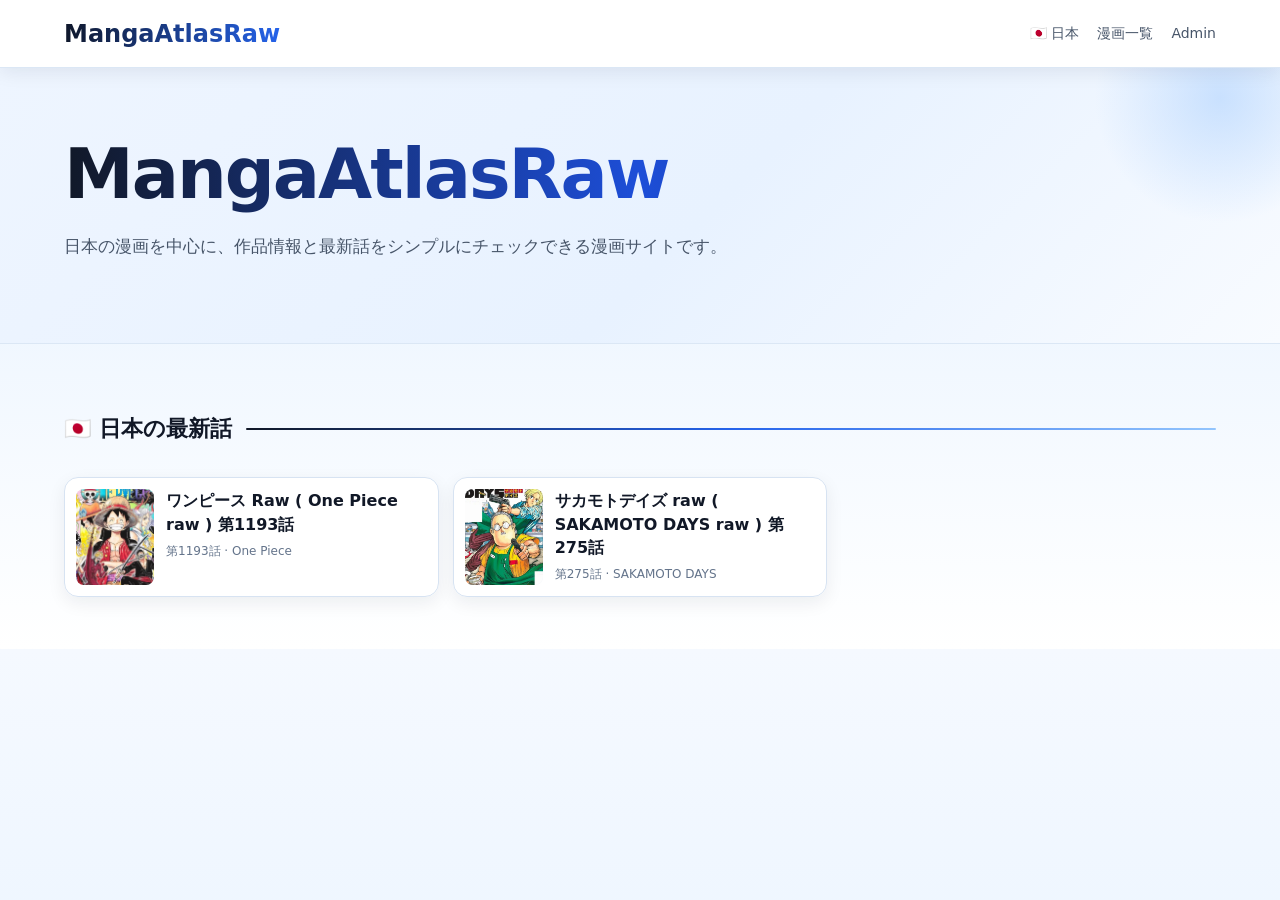
==== index.html @ 442c0fe9 "Refresh site theme with light blue and black palette" ====
<!doctype html><html lang="ja"><head><meta charset="utf-8"><meta name="viewport" content="width=device-width,initial-scale=1"><meta name="robots" content="index,follow,max-image-preview:large"><meta name="google-site-verification" content="ctFdojnxc7KXyHKZDaj0AqbMx8isbiw1KwHguN1EZ-A"><meta name="description" content="MangaAtlasRaw — 日本の漫画・最新話・RAW情報をチェック。"><title>MangaAtlasRaw — 日本漫画 最新話</title><style>*{box-sizing:border-box}body{margin:0;background:linear-gradient(180deg,#f5f9ff 0,#eef6ff 45%,#fff 100%);color:#111827;font-family:Inter,system-ui,-apple-system,BlinkMacSystemFont,"Segoe UI",sans-serif}a{text-decoration:none;color:inherit}.nav{min-height:68px;display:flex;align-items:center;justify-content:space-between;padding:0 5%;border-bottom:1px solid #dbe7f5;background:rgba(255,255,255,.94);backdrop-filter:blur(14px);position:sticky;top:0;z-index:10;box-shadow:0 4px 18px rgba(15,23,42,.08)}.brand{font-size:24px;font-weight:900;background:linear-gradient(90deg,#0f172a,#2563eb);-webkit-background-clip:text;background-clip:text;color:transparent}.navlinks{display:flex;gap:18px;color:#475569;font-size:14px}.navlinks a:hover{color:#2563eb}.hero{padding:65px 5%;background:linear-gradient(135deg,#eef5ff,#e8f2ff 55%,#f8fbff);border-bottom:1px solid #dbe7f5;position:relative;overflow:hidden}.hero:after{content:"";position:absolute;width:260px;height:260px;right:-70px;top:-100px;border-radius:50%;background:radial-gradient(circle,#bfdbfe,transparent 68%);opacity:.8}h1{font-size:clamp(40px,6vw,70px);margin:0 0 14px;letter-spacing:-2px;background:linear-gradient(90deg,#111827,#1d4ed8,#0f172a);-webkit-background-clip:text;background-clip:text;color:transparent}.hero p{max-width:700px;color:#475569;font-size:17px;line-height:1.7}.section{max-width:1380px;margin:auto;padding:28px 5%}.country{padding:24px 0}.head{display:flex;gap:14px;align-items:center;margin-bottom:15px}.head h2{font-size:22px;color:#111827}.line{height:2px;background:linear-gradient(90deg,#111827,#2563eb,#93c5fd);flex:1;border-radius:99px}.grid{display:grid;grid-template-columns:repeat(3,1fr);gap:14px}.card{display:grid;grid-template-columns:78px 1fr;gap:12px;padding:11px;border:1px solid #d7e3f2;border-radius:14px;background:rgba(255,255,255,.97);min-height:116px;box-shadow:0 6px 18px rgba(15,23,42,.07);transition:.2s}.card:hover{transform:translateY(-3px);box-shadow:0 12px 28px rgba(37,99,235,.13);border-color:#93b8e8}.card img{width:78px;height:96px;object-fit:cover;border-radius:8px;background:#edf4fc}.card strong{color:#111827;line-height:1.45}.muted{color:#64748b;font-size:12px;margin-top:7px}.empty{padding:20px;color:#64748b;border:1px dashed #a9bfdc;border-radius:12px;background:#f7faff}@media(max-width:900px){.grid{grid-template-columns:1fr 1fr}}@media(max-width:560px){.nav{padding:14px 5%;align-items:flex-start;gap:12px}.navlinks{gap:10px;flex-wrap:wrap}.hero{padding:45px 5%}.grid{grid-template-columns:1fr}}</style></head><body><nav class="nav"><a class="brand" href="./">MangaAtlasRaw</a><div class="navlinks"><a href="#japan">🇯🇵 日本</a><a href="country.html?country=JP">漫画一覧</a><a href="admin/">Admin</a></div></nav><header class="hero"><h1>MangaAtlasRaw</h1><p>日本の漫画を中心に、作品情報と最新話をシンプルにチェックできる漫画サイトです。</p></header><main id="app" class="section"><div class="empty">漫画を読み込み中…</div></main><script>const esc=v=>String(v??'').replace(/[&<>"']/g,m=>({'&':'&amp;','<':'&lt;','>':'&gt;','"':'&quot;',"'":'&#039;'}[m]));const base=location.origin+location.pathname.replace(/\/[^/]*$/,'/');async function init(){try{const d=await fetch(base+'data/content.json?v='+Date.now(),{cache:'no-store'}).then(r=>r.json()),by=new Map((d.mangas||[]).map(m=>[m.id,m])),latest=[...(d.chapters||[])].filter(x=>x.country==='JP').sort((a,b)=>Date.parse(b.createdAt||b.updatedAt||'')-Date.parse(a.createdAt||a.updatedAt||'')||Number(b.number)-Number(a.number));document.getElementById('app').innerHTML='<section id="japan" class="country"><div class="head"><h2>🇯🇵 日本の最新話</h2><div class="line"></div></div><div class="grid">'+(latest.length?latest.slice(0,60).map(ch=>{const m=by.get(ch.mangaId)||{},u=m.cover?(m.cover.startsWith('http')?m.cover:base+m.cover):'https://placehold.co/300x400/f1f3f6/596273?text=Manga';return `<a class="card" href="chapter.html?slug=${encodeURIComponent(ch.slug)}"><img src="${esc(u)}" alt="${esc(m.title||'漫画')} cover" loading="lazy"><div><strong>${esc(ch.title||((m.title||'漫画')+' 第'+ch.number+'話'))}</strong><div class="muted">第${esc(ch.number)}話 · ${esc(m.title||'漫画')}</div></div></a>`}).join(''):'<div class="empty">まだ漫画・最新話は登録されていません。</div>')+'</div></section>'}catch(e){console.error(e);document.getElementById('app').innerHTML='<div class="empty">コンテンツを読み込めませんでした。</div>'}}init();</script></body></html>
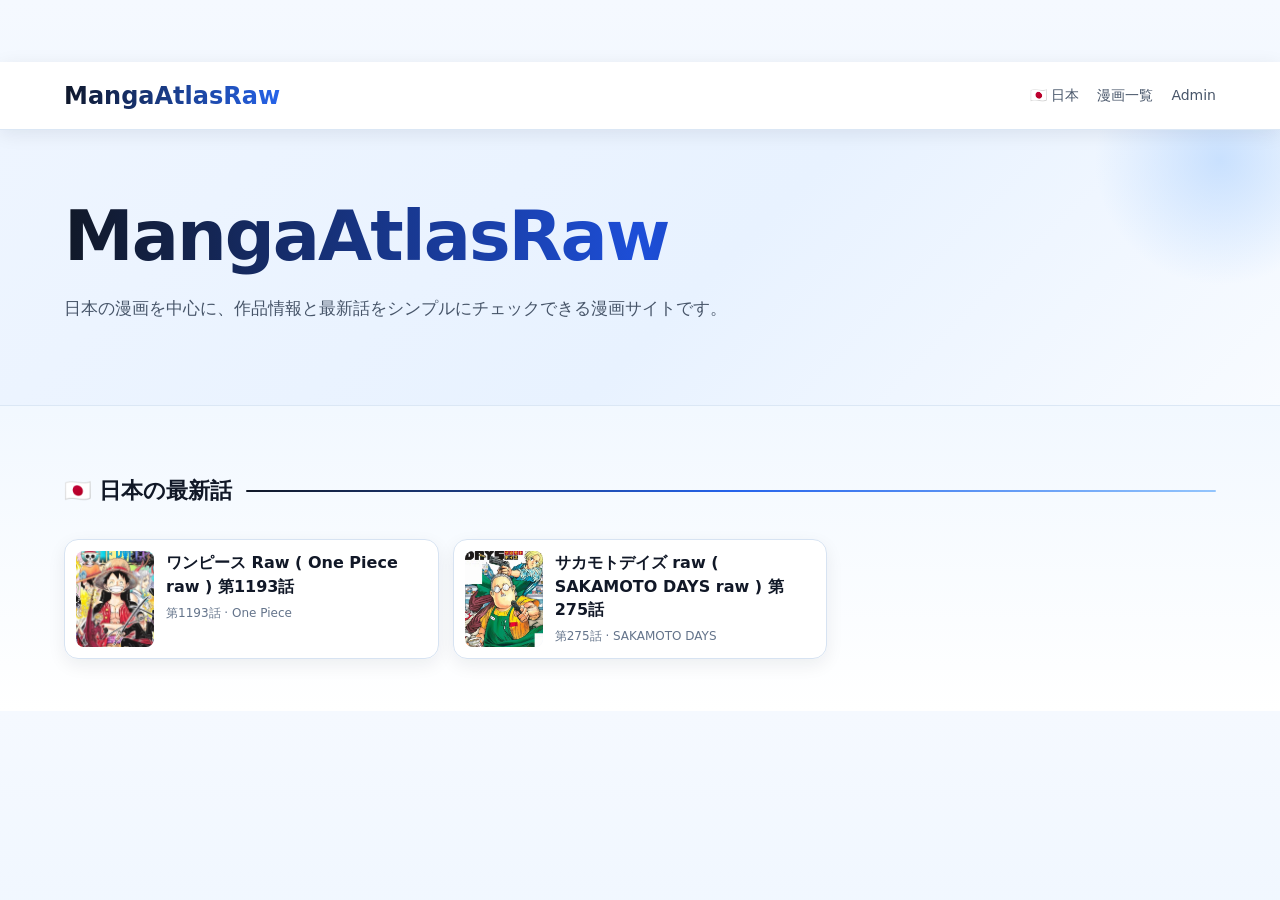
==== commit a944e8b9: "Add top ad container to main page" ====
--- a/index.html
+++ b/index.html
@@ -1 +1 @@
-<!doctype html><html lang="ja"><head><meta charset="utf-8"><meta name="viewport" content="width=device-width,initial-scale=1"><meta name="robots" content="index,follow,max-image-preview:large"><meta name="google-site-verification" content="ctFdojnxc7KXyHKZDaj0AqbMx8isbiw1KwHguN1EZ-A"><meta name="description" content="MangaAtlasRaw — 日本の漫画・最新話・RAW情報をチェック。"><title>MangaAtlasRaw — 日本漫画 最新話</title><style>*{box-sizing:border-box}body{margin:0;background:linear-gradient(180deg,#f5f9ff 0,#eef6ff 45%,#fff 100%);color:#111827;font-family:Inter,system-ui,-apple-system,BlinkMacSystemFont,"Segoe UI",sans-serif}a{text-decoration:none;color:inherit}.nav{min-height:68px;display:flex;align-items:center;justify-content:space-between;padding:0 5%;border-bottom:1px solid #dbe7f5;background:rgba(255,255,255,.94);backdrop-filter:blur(14px);position:sticky;top:0;z-index:10;box-shadow:0 4px 18px rgba(15,23,42,.08)}.brand{font-size:24px;font-weight:900;background:linear-gradient(90deg,#0f172a,#2563eb);-webkit-background-clip:text;background-clip:text;color:transparent}.navlinks{display:flex;gap:18px;color:#475569;font-size:14px}.navlinks a:hover{color:#2563eb}.hero{padding:65px 5%;background:linear-gradient(135deg,#eef5ff,#e8f2ff 55%,#f8fbff);border-bottom:1px solid #dbe7f5;position:relative;overflow:hidden}.hero:after{content:"";position:absolute;width:260px;height:260px;right:-70px;top:-100px;border-radius:50%;background:radial-gradient(circle,#bfdbfe,transparent 68%);opacity:.8}h1{font-size:clamp(40px,6vw,70px);margin:0 0 14px;letter-spacing:-2px;background:linear-gradient(90deg,#111827,#1d4ed8,#0f172a);-webkit-background-clip:text;background-clip:text;color:transparent}.hero p{max-width:700px;color:#475569;font-size:17px;line-height:1.7}.section{max-width:1380px;margin:auto;padding:28px 5%}.country{padding:24px 0}.head{display:flex;gap:14px;align-items:center;margin-bottom:15px}.head h2{font-size:22px;color:#111827}.line{height:2px;background:linear-gradient(90deg,#111827,#2563eb,#93c5fd);flex:1;border-radius:99px}.grid{display:grid;grid-template-columns:repeat(3,1fr);gap:14px}.card{display:grid;grid-template-columns:78px 1fr;gap:12px;padding:11px;border:1px solid #d7e3f2;border-radius:14px;background:rgba(255,255,255,.97);min-height:116px;box-shadow:0 6px 18px rgba(15,23,42,.07);transition:.2s}.card:hover{transform:translateY(-3px);box-shadow:0 12px 28px rgba(37,99,235,.13);border-color:#93b8e8}.card img{width:78px;height:96px;object-fit:cover;border-radius:8px;background:#edf4fc}.card strong{color:#111827;line-height:1.45}.muted{color:#64748b;font-size:12px;margin-top:7px}.empty{padding:20px;color:#64748b;border:1px dashed #a9bfdc;border-radius:12px;background:#f7faff}@media(max-width:900px){.grid{grid-template-columns:1fr 1fr}}@media(max-width:560px){.nav{padding:14px 5%;align-items:flex-start;gap:12px}.navlinks{gap:10px;flex-wrap:wrap}.hero{padding:45px 5%}.grid{grid-template-columns:1fr}}</style></head><body><nav class="nav"><a class="brand" href="./">MangaAtlasRaw</a><div class="navlinks"><a href="#japan">🇯🇵 日本</a><a href="country.html?country=JP">漫画一覧</a><a href="admin/">Admin</a></div></nav><header class="hero"><h1>MangaAtlasRaw</h1><p>日本の漫画を中心に、作品情報と最新話をシンプルにチェックできる漫画サイトです。</p></header><main id="app" class="section"><div class="empty">漫画を読み込み中…</div></main><script>const esc=v=>String(v??'').replace(/[&<>"']/g,m=>({'&':'&amp;','<':'&lt;','>':'&gt;','"':'&quot;',"'":'&#039;'}[m]));const base=location.origin+location.pathname.replace(/\/[^/]*$/,'/');async function init(){try{const d=await fetch(base+'data/content.json?v='+Date.now(),{cache:'no-store'}).then(r=>r.json()),by=new Map((d.mangas||[]).map(m=>[m.id,m])),latest=[...(d.chapters||[])].filter(x=>x.country==='JP').sort((a,b)=>Date.parse(b.createdAt||b.updatedAt||'')-Date.parse(a.createdAt||a.updatedAt||'')||Number(b.number)-Number(a.number));document.getElementById('app').innerHTML='<section id="japan" class="country"><div class="head"><h2>🇯🇵 日本の最新話</h2><div class="line"></div></div><div class="grid">'+(latest.length?latest.slice(0,60).map(ch=>{const m=by.get(ch.mangaId)||{},u=m.cover?(m.cover.startsWith('http')?m.cover:base+m.cover):'https://placehold.co/300x400/f1f3f6/596273?text=Manga';return `<a class="card" href="chapter.html?slug=${encodeURIComponent(ch.slug)}"><img src="${esc(u)}" alt="${esc(m.title||'漫画')} cover" loading="lazy"><div><strong>${esc(ch.title||((m.title||'漫画')+' 第'+ch.number+'話'))}</strong><div class="muted">第${esc(ch.number)}話 · ${esc(m.title||'漫画')}</div></div></a>`}).join(''):'<div class="empty">まだ漫画・最新話は登録されていません。</div>')+'</div></section>'}catch(e){console.error(e);document.getElementById('app').innerHTML='<div class="empty">コンテンツを読み込めませんでした。</div>'}}init();</script></body></html>+<!doctype html><html lang="ja"><head><meta charset="utf-8"><meta name="viewport" content="width=device-width,initial-scale=1"><meta name="robots" content="index,follow,max-image-preview:large"><meta name="google-site-verification" content="ctFdojnxc7KXyHKZDaj0AqbMx8isbiw1KwHguN1EZ-A"><meta name="description" content="MangaAtlasRaw — 日本の漫画・最新話・RAW情報をチェック。"><title>MangaAtlasRaw — 日本漫画 最新話</title><script async src="https://www.googletagmanager.com/gtag/js?id=G-544WYD9J9V"></script><script>window.dataLayer=window.dataLayer||[];function gtag(){dataLayer.push(arguments)}gtag('js',new Date());gtag('config','G-544WYD9J9V',{page_title:document.title,page_location:location.href});</script><script src="https://pl31308913.profitableratecpmnetwork.com/e6/f6/f8/e6f6f8c321e52f22c40bb3ceda4eba26.js"></script><script async="async" data-cfasync="false" src="https://pl31308912.profitableratecpmnetwork.com/241db8dec4fa0662ca180daf37a5270d/invoke.js"></script><style>*{box-sizing:border-box}body{margin:0;background:linear-gradient(180deg,#f5f9ff 0,#eef6ff 45%,#fff 100%);color:#111827;font-family:Inter,system-ui,-apple-system,BlinkMacSystemFont,"Segoe UI",sans-serif}a{text-decoration:none;color:inherit}.nav{min-height:68px;display:flex;align-items:center;justify-content:space-between;padding:0 5%;border-bottom:1px solid #dbe7f5;background:rgba(255,255,255,.94);backdrop-filter:blur(14px);position:sticky;top:0;z-index:10;box-shadow:0 4px 18px rgba(15,23,42,.08)}.brand{font-size:24px;font-weight:900;background:linear-gradient(90deg,#0f172a,#2563eb);-webkit-background-clip:text;background-clip:text;color:transparent}.navlinks{display:flex;gap:18px;color:#475569;font-size:14px}.navlinks a:hover{color:#2563eb}.ad-top{max-width:1080px;margin:12px auto 0;min-height:50px;text-align:center;overflow:hidden}.hero{padding:65px 5%;background:linear-gradient(135deg,#eef5ff,#e8f2ff 55%,#f8fbff);border-bottom:1px solid #dbe7f5;position:relative;overflow:hidden}.hero:after{content:"";position:absolute;width:260px;height:260px;right:-70px;top:-100px;border-radius:50%;background:radial-gradient(circle,#bfdbfe,transparent 68%);opacity:.8}h1{font-size:clamp(40px,6vw,70px);margin:0 0 14px;letter-spacing:-2px;background:linear-gradient(90deg,#111827,#1d4ed8,#0f172a);-webkit-background-clip:text;background-clip:text;color:transparent}.hero p{max-width:700px;color:#475569;font-size:17px;line-height:1.7}.section{max-width:1380px;margin:auto;padding:28px 5%}.country{padding:24px 0}.head{display:flex;gap:14px;align-items:center;margin-bottom:15px}.head h2{font-size:22px;color:#111827}.line{height:2px;background:linear-gradient(90deg,#111827,#2563eb,#93c5fd);flex:1;border-radius:99px}.grid{display:grid;grid-template-columns:repeat(3,1fr);gap:14px}.card{display:grid;grid-template-columns:78px 1fr;gap:12px;padding:11px;border:1px solid #d7e3f2;border-radius:14px;background:rgba(255,255,255,.97);min-height:116px;box-shadow:0 6px 18px rgba(15,23,42,.07);transition:.2s}.card:hover{transform:translateY(-3px);box-shadow:0 12px 28px rgba(37,99,235,.13);border-color:#93b8e8}.card img{width:78px;height:96px;object-fit:cover;border-radius:8px;background:#edf4fc}.card strong{color:#111827;line-height:1.45}.muted{color:#64748b;font-size:12px;margin-top:7px}.empty{padding:20px;color:#64748b;border:1px dashed #a9bfdc;border-radius:12px;background:#f7faff}@media(max-width:900px){.grid{grid-template-columns:1fr 1fr}}@media(max-width:560px){.nav{padding:14px 5%;align-items:flex-start;gap:12px}.navlinks{gap:10px;flex-wrap:wrap}.hero{padding:45px 5%}.grid{grid-template-columns:1fr}.ad-top{margin:8px 10px 0}}</style></head><body><div class="ad-top"><div id="container-241db8dec4fa0662ca180daf37a5270d"></div></div><nav class="nav"><a class="brand" href="./">MangaAtlasRaw</a><div class="navlinks"><a href="#japan">🇯🇵 日本</a><a href="country.html?country=JP">漫画一覧</a><a href="admin/">Admin</a></div></nav><header class="hero"><h1>MangaAtlasRaw</h1><p>日本の漫画を中心に、作品情報と最新話をシンプルにチェックできる漫画サイトです。</p></header><main id="app" class="section"><div class="empty">漫画を読み込み中…</div></main><script>const esc=v=>String(v??'').replace(/[&<>"']/g,m=>({'&':'&amp;','<':'&lt;','>':'&gt;','"':'&quot;',"'":'&#039;'}[m]));const base=location.origin+location.pathname.replace(/\/[^/]*$/,'/');async function init(){try{const d=await fetch(base+'data/content.json?v='+Date.now(),{cache:'no-store'}).then(r=>r.json()),by=new Map((d.mangas||[]).map(m=>[m.id,m])),latest=[...(d.chapters||[])].filter(x=>x.country==='JP').sort((a,b)=>Date.parse(b.createdAt||b.updatedAt||'')-Date.parse(a.createdAt||a.updatedAt||'')||Number(b.number)-Number(a.number));document.getElementById('app').innerHTML='<section id="japan" class="country"><div class="head"><h2>🇯🇵 日本の最新話</h2><div class="line"></div></div><div class="grid">'+(latest.length?latest.slice(0,60).map(ch=>{const m=by.get(ch.mangaId)||{},u=m.cover?(m.cover.startsWith('http')?m.cover:base+m.cover):'https://placehold.co/300x400/f1f3f6/596273?text=Manga';return `<a class="card" href="chapter.html?slug=${encodeURIComponent(ch.slug)}"><img src="${esc(u)}" alt="${esc(m.title||'漫画')} cover" loading="lazy"><div><strong>${esc(ch.title||((m.title||'漫画')+' 第'+ch.number+'話'))}</strong><div class="muted">第${esc(ch.number)}話 · ${esc(m.title||'漫画')}</div></div></a>`}).join(''):'<div class="empty">まだ漫画・最新話は登録されていません。</div>')+'</div></section>'}catch(e){console.error(e);document.getElementById('app').innerHTML='<div class="empty">コンテンツを読み込めませんでした。</div>'}}init();</script></body></html>
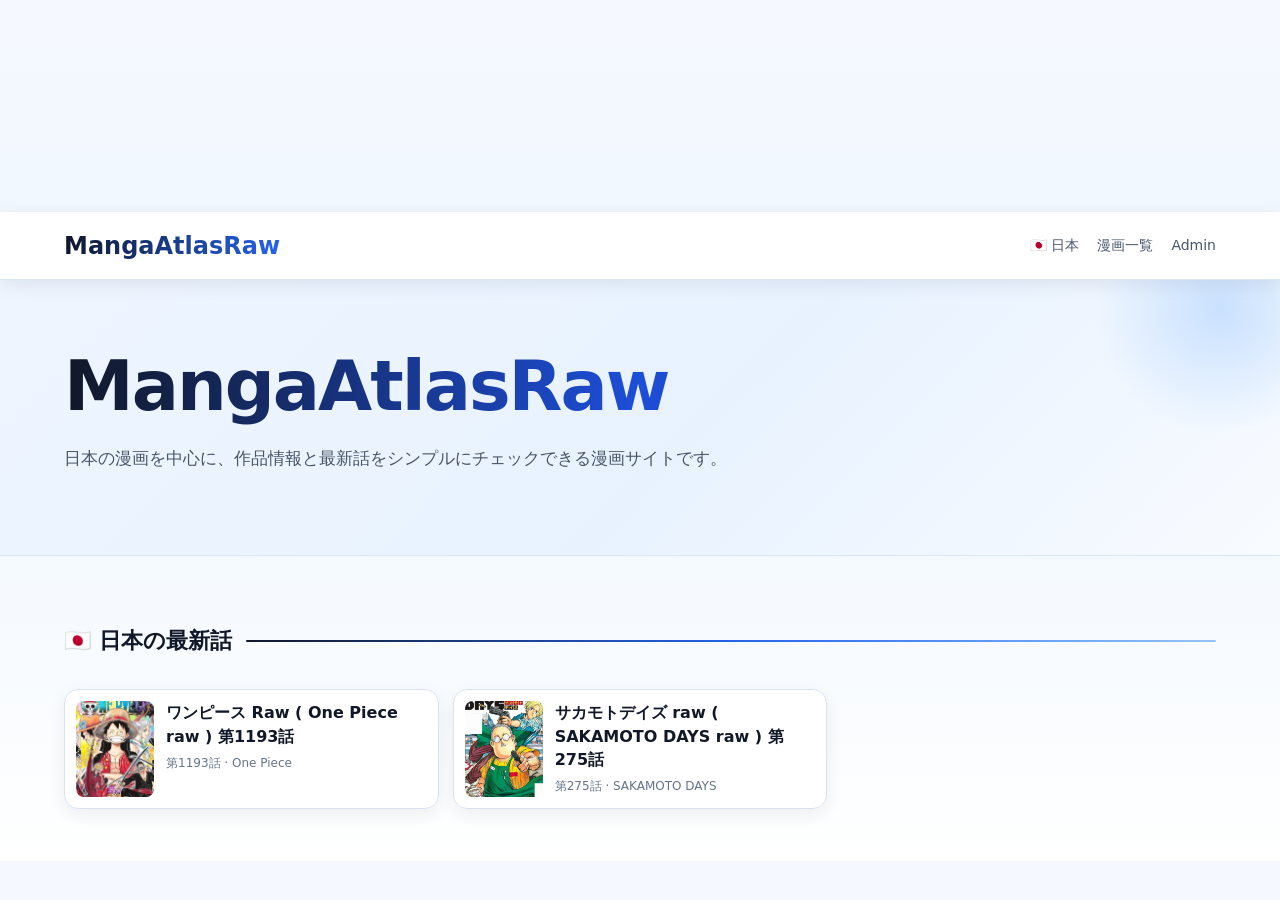
==== commit 384d20bf: "Add HighRevenue 728x90 ad at homepage top" ====
--- a/index.html
+++ b/index.html
@@ -1 +1 @@
-<!doctype html><html lang="ja"><head><meta charset="utf-8"><meta name="viewport" content="width=device-width,initial-scale=1"><meta name="robots" content="index,follow,max-image-preview:large"><meta name="google-site-verification" content="ctFdojnxc7KXyHKZDaj0AqbMx8isbiw1KwHguN1EZ-A"><meta name="description" content="MangaAtlasRaw — 日本の漫画・最新話・RAW情報をチェック。"><title>MangaAtlasRaw — 日本漫画 最新話</title><script async src="https://www.googletagmanager.com/gtag/js?id=G-544WYD9J9V"></script><script>window.dataLayer=window.dataLayer||[];function gtag(){dataLayer.push(arguments)}gtag('js',new Date());gtag('config','G-544WYD9J9V',{page_title:document.title,page_location:location.href});</script><script src="https://pl31308913.profitableratecpmnetwork.com/e6/f6/f8/e6f6f8c321e52f22c40bb3ceda4eba26.js"></script><script async="async" data-cfasync="false" src="https://pl31308912.profitableratecpmnetwork.com/241db8dec4fa0662ca180daf37a5270d/invoke.js"></script><style>*{box-sizing:border-box}body{margin:0;background:linear-gradient(180deg,#f5f9ff 0,#eef6ff 45%,#fff 100%);color:#111827;font-family:Inter,system-ui,-apple-system,BlinkMacSystemFont,"Segoe UI",sans-serif}a{text-decoration:none;color:inherit}.nav{min-height:68px;display:flex;align-items:center;justify-content:space-between;padding:0 5%;border-bottom:1px solid #dbe7f5;background:rgba(255,255,255,.94);backdrop-filter:blur(14px);position:sticky;top:0;z-index:10;box-shadow:0 4px 18px rgba(15,23,42,.08)}.brand{font-size:24px;font-weight:900;background:linear-gradient(90deg,#0f172a,#2563eb);-webkit-background-clip:text;background-clip:text;color:transparent}.navlinks{display:flex;gap:18px;color:#475569;font-size:14px}.navlinks a:hover{color:#2563eb}.ad-top{max-width:1080px;margin:12px auto 0;min-height:50px;text-align:center;overflow:hidden}.hero{padding:65px 5%;background:linear-gradient(135deg,#eef5ff,#e8f2ff 55%,#f8fbff);border-bottom:1px solid #dbe7f5;position:relative;overflow:hidden}.hero:after{content:"";position:absolute;width:260px;height:260px;right:-70px;top:-100px;border-radius:50%;background:radial-gradient(circle,#bfdbfe,transparent 68%);opacity:.8}h1{font-size:clamp(40px,6vw,70px);margin:0 0 14px;letter-spacing:-2px;background:linear-gradient(90deg,#111827,#1d4ed8,#0f172a);-webkit-background-clip:text;background-clip:text;color:transparent}.hero p{max-width:700px;color:#475569;font-size:17px;line-height:1.7}.section{max-width:1380px;margin:auto;padding:28px 5%}.country{padding:24px 0}.head{display:flex;gap:14px;align-items:center;margin-bottom:15px}.head h2{font-size:22px;color:#111827}.line{height:2px;background:linear-gradient(90deg,#111827,#2563eb,#93c5fd);flex:1;border-radius:99px}.grid{display:grid;grid-template-columns:repeat(3,1fr);gap:14px}.card{display:grid;grid-template-columns:78px 1fr;gap:12px;padding:11px;border:1px solid #d7e3f2;border-radius:14px;background:rgba(255,255,255,.97);min-height:116px;box-shadow:0 6px 18px rgba(15,23,42,.07);transition:.2s}.card:hover{transform:translateY(-3px);box-shadow:0 12px 28px rgba(37,99,235,.13);border-color:#93b8e8}.card img{width:78px;height:96px;object-fit:cover;border-radius:8px;background:#edf4fc}.card strong{color:#111827;line-height:1.45}.muted{color:#64748b;font-size:12px;margin-top:7px}.empty{padding:20px;color:#64748b;border:1px dashed #a9bfdc;border-radius:12px;background:#f7faff}@media(max-width:900px){.grid{grid-template-columns:1fr 1fr}}@media(max-width:560px){.nav{padding:14px 5%;align-items:flex-start;gap:12px}.navlinks{gap:10px;flex-wrap:wrap}.hero{padding:45px 5%}.grid{grid-template-columns:1fr}.ad-top{margin:8px 10px 0}}</style></head><body><div class="ad-top"><div id="container-241db8dec4fa0662ca180daf37a5270d"></div></div><nav class="nav"><a class="brand" href="./">MangaAtlasRaw</a><div class="navlinks"><a href="#japan">🇯🇵 日本</a><a href="country.html?country=JP">漫画一覧</a><a href="admin/">Admin</a></div></nav><header class="hero"><h1>MangaAtlasRaw</h1><p>日本の漫画を中心に、作品情報と最新話をシンプルにチェックできる漫画サイトです。</p></header><main id="app" class="section"><div class="empty">漫画を読み込み中…</div></main><script>const esc=v=>String(v??'').replace(/[&<>"']/g,m=>({'&':'&amp;','<':'&lt;','>':'&gt;','"':'&quot;',"'":'&#039;'}[m]));const base=location.origin+location.pathname.replace(/\/[^/]*$/,'/');async function init(){try{const d=await fetch(base+'data/content.json?v='+Date.now(),{cache:'no-store'}).then(r=>r.json()),by=new Map((d.mangas||[]).map(m=>[m.id,m])),latest=[...(d.chapters||[])].filter(x=>x.country==='JP').sort((a,b)=>Date.parse(b.createdAt||b.updatedAt||'')-Date.parse(a.createdAt||a.updatedAt||'')||Number(b.number)-Number(a.number));document.getElementById('app').innerHTML='<section id="japan" class="country"><div class="head"><h2>🇯🇵 日本の最新話</h2><div class="line"></div></div><div class="grid">'+(latest.length?latest.slice(0,60).map(ch=>{const m=by.get(ch.mangaId)||{},u=m.cover?(m.cover.startsWith('http')?m.cover:base+m.cover):'https://placehold.co/300x400/f1f3f6/596273?text=Manga';return `<a class="card" href="chapter.html?slug=${encodeURIComponent(ch.slug)}"><img src="${esc(u)}" alt="${esc(m.title||'漫画')} cover" loading="lazy"><div><strong>${esc(ch.title||((m.title||'漫画')+' 第'+ch.number+'話'))}</strong><div class="muted">第${esc(ch.number)}話 · ${esc(m.title||'漫画')}</div></div></a>`}).join(''):'<div class="empty">まだ漫画・最新話は登録されていません。</div>')+'</div></section>'}catch(e){console.error(e);document.getElementById('app').innerHTML='<div class="empty">コンテンツを読み込めませんでした。</div>'}}init();</script></body></html>+<!doctype html><html lang="ja"><head><meta charset="utf-8"><meta name="viewport" content="width=device-width,initial-scale=1"><meta name="robots" content="index,follow,max-image-preview:large"><meta name="google-site-verification" content="ctFdojnxc7KXyHKZDaj0AqbMx8isbiw1KwHguN1EZ-A"><meta name="description" content="MangaAtlasRaw — 日本の漫画・最新話・RAW情報をチェック。"><title>MangaAtlasRaw — 日本漫画 最新話</title><script async src="https://www.googletagmanager.com/gtag/js?id=G-544WYD9J9V"></script><script>window.dataLayer=window.dataLayer||[];function gtag(){dataLayer.push(arguments)}gtag('js',new Date());gtag('config','G-544WYD9J9V',{page_title:document.title,page_location:location.href});</script><script src="https://pl31308913.profitableratecpmnetwork.com/e6/f6/f8/e6f6f8c321e52f22c40bb3ceda4eba26.js"></script><script async="async" data-cfasync="false" src="https://pl31308912.profitableratecpmnetwork.com/241db8dec4fa0662ca180daf37a5270d/invoke.js"></script><style>*{box-sizing:border-box}body{margin:0;background:linear-gradient(180deg,#f5f9ff 0,#eef6ff 45%,#fff 100%);color:#111827;font-family:Inter,system-ui,-apple-system,BlinkMacSystemFont,"Segoe UI",sans-serif}a{text-decoration:none;color:inherit}.ad-top{max-width:1080px;margin:12px auto;text-align:center;overflow:hidden;min-height:90px}.ad-box{max-width:1080px;margin:8px auto;text-align:center;overflow:hidden;min-height:90px}.nav{min-height:68px;display:flex;align-items:center;justify-content:space-between;padding:0 5%;border-bottom:1px solid #dbe7f5;background:rgba(255,255,255,.94);backdrop-filter:blur(14px);position:sticky;top:0;z-index:10;box-shadow:0 4px 18px rgba(15,23,42,.08)}.brand{font-size:24px;font-weight:900;background:linear-gradient(90deg,#0f172a,#2563eb);-webkit-background-clip:text;background-clip:text;color:transparent}.navlinks{display:flex;gap:18px;color:#475569;font-size:14px}.navlinks a:hover{color:#2563eb}.hero{padding:65px 5%;background:linear-gradient(135deg,#eef5ff,#e8f2ff 55%,#f8fbff);border-bottom:1px solid #dbe7f5;position:relative;overflow:hidden}.hero:after{content:"";position:absolute;width:260px;height:260px;right:-70px;top:-100px;border-radius:50%;background:radial-gradient(circle,#bfdbfe,transparent 68%);opacity:.8}h1{font-size:clamp(40px,6vw,70px);margin:0 0 14px;letter-spacing:-2px;background:linear-gradient(90deg,#111827,#1d4ed8,#0f172a);-webkit-background-clip:text;background-clip:text;color:transparent}.hero p{max-width:700px;color:#475569;font-size:17px;line-height:1.7}.section{max-width:1380px;margin:auto;padding:28px 5%}.country{padding:24px 0}.head{display:flex;gap:14px;align-items:center;margin-bottom:15px}.head h2{font-size:22px;color:#111827}.line{height:2px;background:linear-gradient(90deg,#111827,#2563eb,#93c5fd);flex:1;border-radius:99px}.grid{display:grid;grid-template-columns:repeat(3,1fr);gap:14px}.card{display:grid;grid-template-columns:78px 1fr;gap:12px;padding:11px;border:1px solid #d7e3f2;border-radius:14px;background:rgba(255,255,255,.97);min-height:116px;box-shadow:0 6px 18px rgba(15,23,42,.07);transition:.2s}.card:hover{transform:translateY(-3px);box-shadow:0 12px 28px rgba(37,99,235,.13);border-color:#93b8e8}.card img{width:78px;height:96px;object-fit:cover;border-radius:8px;background:#edf4fc}.card strong{color:#111827;line-height:1.45}.muted{color:#64748b;font-size:12px;margin-top:7px}.empty{padding:20px;color:#64748b;border:1px dashed #a9bfdc;border-radius:12px;background:#f7faff}@media(max-width:900px){.grid{grid-template-columns:1fr 1fr}}@media(max-width:560px){.nav{padding:14px 5%;align-items:flex-start;gap:12px}.navlinks{gap:10px;flex-wrap:wrap}.hero{padding:45px 5%}.grid{grid-template-columns:1fr}.ad-top,.ad-box{margin:8px 10px 0;min-height:90px}}</style></head><body><div class="ad-top"><div id="container-241db8dec4fa0662ca180daf37a5270d"></div></div><div class="ad-box"><script>atOptions={'key':'6173ef1999ebd52c8891bdd5077f67e0','format':'iframe','height':90,'width':728,'params':{}};</script><script src="https://www.highrevenueformat.com/6173ef1999ebd52c8891bdd5077f67e0/invoke.js"></script></div><nav class="nav"><a class="brand" href="./">MangaAtlasRaw</a><div class="navlinks"><a href="#japan">🇯🇵 日本</a><a href="country.html?country=JP">漫画一覧</a><a href="admin/">Admin</a></div></nav><header class="hero"><h1>MangaAtlasRaw</h1><p>日本の漫画を中心に、作品情報と最新話をシンプルにチェックできる漫画サイトです。</p></header><main id="app" class="section"><div class="empty">漫画を読み込み中…</div></main><script>const esc=v=>String(v??'').replace(/[&<>"']/g,m=>({'&':'&amp;','<':'&lt;','>':'&gt;','"':'&quot;',"'":'&#039;'}[m]));const base=location.origin+location.pathname.replace(/\/[^/]*$/,'/');async function init(){try{const d=await fetch(base+'data/content.json?v='+Date.now(),{cache:'no-store'}).then(r=>r.json()),by=new Map((d.mangas||[]).map(m=>[m.id,m])),latest=[...(d.chapters||[])].filter(x=>x.country==='JP').sort((a,b)=>Date.parse(b.createdAt||b.updatedAt||'')-Date.parse(a.createdAt||a.updatedAt||'')||Number(b.number)-Number(a.number));document.getElementById('app').innerHTML='<section id="japan" class="country"><div class="head"><h2>🇯🇵 日本の最新話</h2><div class="line"></div></div><div class="grid">'+(latest.length?latest.slice(0,60).map(ch=>{const m=by.get(ch.mangaId)||{},u=m.cover?(m.cover.startsWith('http')?m.cover:base+m.cover):'https://placehold.co/300x400/f1f3f6/596273?text=Manga';return `<a class="card" href="chapter.html?slug=${encodeURIComponent(ch.slug)}"><img src="${esc(u)}" alt="${esc(m.title||'漫画')} cover" loading="lazy"><div><strong>${esc(ch.title||((m.title||'漫画')+' 第'+ch.number+'話'))}</strong><div class="muted">第${esc(ch.number)}話 · ${esc(m.title||'漫画')}</div></div></a>`}).join(''):'<div class="empty">まだ漫画・最新話は登録されていません。</div>')+'</div></section>'}catch(e){console.error(e);document.getElementById('app').innerHTML='<div class="empty">コンテンツを読み込めませんでした。</div>'}}init();</script></body></html>
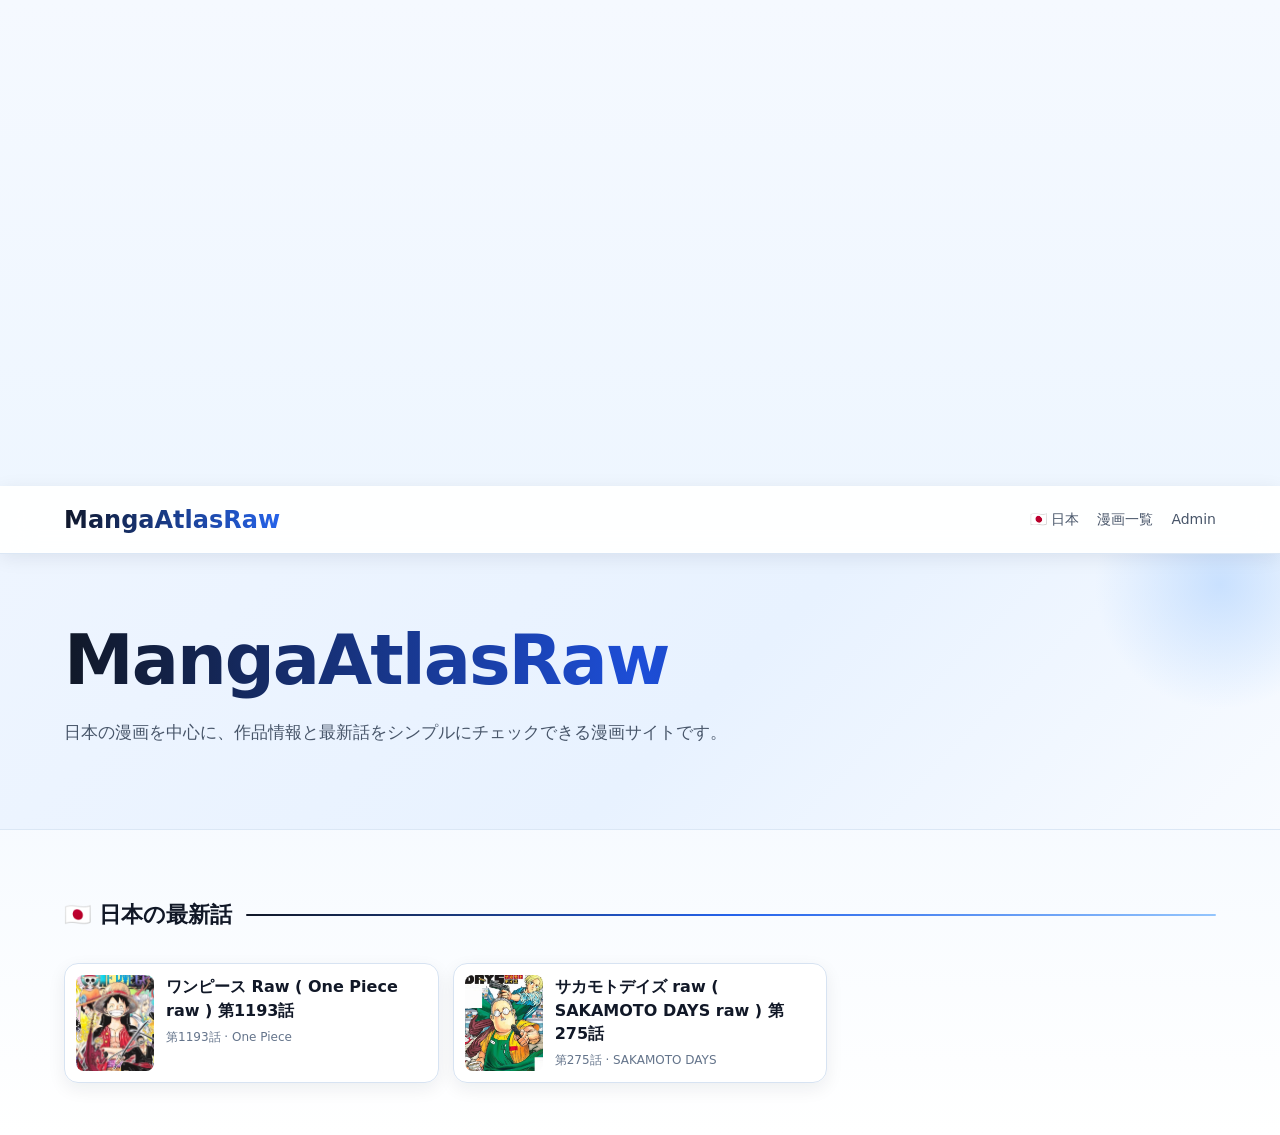
==== commit 3a0819ef: "Add 300x250 ad to homepage center section" ====
--- a/index.html
+++ b/index.html
@@ -1 +1 @@
-<!doctype html><html lang="ja"><head><meta charset="utf-8"><meta name="viewport" content="width=device-width,initial-scale=1"><meta name="robots" content="index,follow,max-image-preview:large"><meta name="google-site-verification" content="ctFdojnxc7KXyHKZDaj0AqbMx8isbiw1KwHguN1EZ-A"><meta name="description" content="MangaAtlasRaw — 日本の漫画・最新話・RAW情報をチェック。"><title>MangaAtlasRaw — 日本漫画 最新話</title><script async src="https://www.googletagmanager.com/gtag/js?id=G-544WYD9J9V"></script><script>window.dataLayer=window.dataLayer||[];function gtag(){dataLayer.push(arguments)}gtag('js',new Date());gtag('config','G-544WYD9J9V',{page_title:document.title,page_location:location.href});</script><script src="https://pl31308913.profitableratecpmnetwork.com/e6/f6/f8/e6f6f8c321e52f22c40bb3ceda4eba26.js"></script><script async="async" data-cfasync="false" src="https://pl31308912.profitableratecpmnetwork.com/241db8dec4fa0662ca180daf37a5270d/invoke.js"></script><style>*{box-sizing:border-box}body{margin:0;background:linear-gradient(180deg,#f5f9ff 0,#eef6ff 45%,#fff 100%);color:#111827;font-family:Inter,system-ui,-apple-system,BlinkMacSystemFont,"Segoe UI",sans-serif}a{text-decoration:none;color:inherit}.ad-top{max-width:1080px;margin:12px auto;text-align:center;overflow:hidden;min-height:90px}.ad-box{max-width:1080px;margin:8px auto;text-align:center;overflow:hidden;min-height:90px}.nav{min-height:68px;display:flex;align-items:center;justify-content:space-between;padding:0 5%;border-bottom:1px solid #dbe7f5;background:rgba(255,255,255,.94);backdrop-filter:blur(14px);position:sticky;top:0;z-index:10;box-shadow:0 4px 18px rgba(15,23,42,.08)}.brand{font-size:24px;font-weight:900;background:linear-gradient(90deg,#0f172a,#2563eb);-webkit-background-clip:text;background-clip:text;color:transparent}.navlinks{display:flex;gap:18px;color:#475569;font-size:14px}.navlinks a:hover{color:#2563eb}.hero{padding:65px 5%;background:linear-gradient(135deg,#eef5ff,#e8f2ff 55%,#f8fbff);border-bottom:1px solid #dbe7f5;position:relative;overflow:hidden}.hero:after{content:"";position:absolute;width:260px;height:260px;right:-70px;top:-100px;border-radius:50%;background:radial-gradient(circle,#bfdbfe,transparent 68%);opacity:.8}h1{font-size:clamp(40px,6vw,70px);margin:0 0 14px;letter-spacing:-2px;background:linear-gradient(90deg,#111827,#1d4ed8,#0f172a);-webkit-background-clip:text;background-clip:text;color:transparent}.hero p{max-width:700px;color:#475569;font-size:17px;line-height:1.7}.section{max-width:1380px;margin:auto;padding:28px 5%}.country{padding:24px 0}.head{display:flex;gap:14px;align-items:center;margin-bottom:15px}.head h2{font-size:22px;color:#111827}.line{height:2px;background:linear-gradient(90deg,#111827,#2563eb,#93c5fd);flex:1;border-radius:99px}.grid{display:grid;grid-template-columns:repeat(3,1fr);gap:14px}.card{display:grid;grid-template-columns:78px 1fr;gap:12px;padding:11px;border:1px solid #d7e3f2;border-radius:14px;background:rgba(255,255,255,.97);min-height:116px;box-shadow:0 6px 18px rgba(15,23,42,.07);transition:.2s}.card:hover{transform:translateY(-3px);box-shadow:0 12px 28px rgba(37,99,235,.13);border-color:#93b8e8}.card img{width:78px;height:96px;object-fit:cover;border-radius:8px;background:#edf4fc}.card strong{color:#111827;line-height:1.45}.muted{color:#64748b;font-size:12px;margin-top:7px}.empty{padding:20px;color:#64748b;border:1px dashed #a9bfdc;border-radius:12px;background:#f7faff}@media(max-width:900px){.grid{grid-template-columns:1fr 1fr}}@media(max-width:560px){.nav{padding:14px 5%;align-items:flex-start;gap:12px}.navlinks{gap:10px;flex-wrap:wrap}.hero{padding:45px 5%}.grid{grid-template-columns:1fr}.ad-top,.ad-box{margin:8px 10px 0;min-height:90px}}</style></head><body><div class="ad-top"><div id="container-241db8dec4fa0662ca180daf37a5270d"></div></div><div class="ad-box"><script>atOptions={'key':'6173ef1999ebd52c8891bdd5077f67e0','format':'iframe','height':90,'width':728,'params':{}};</script><script src="https://www.highrevenueformat.com/6173ef1999ebd52c8891bdd5077f67e0/invoke.js"></script></div><nav class="nav"><a class="brand" href="./">MangaAtlasRaw</a><div class="navlinks"><a href="#japan">🇯🇵 日本</a><a href="country.html?country=JP">漫画一覧</a><a href="admin/">Admin</a></div></nav><header class="hero"><h1>MangaAtlasRaw</h1><p>日本の漫画を中心に、作品情報と最新話をシンプルにチェックできる漫画サイトです。</p></header><main id="app" class="section"><div class="empty">漫画を読み込み中…</div></main><script>const esc=v=>String(v??'').replace(/[&<>"']/g,m=>({'&':'&amp;','<':'&lt;','>':'&gt;','"':'&quot;',"'":'&#039;'}[m]));const base=location.origin+location.pathname.replace(/\/[^/]*$/,'/');async function init(){try{const d=await fetch(base+'data/content.json?v='+Date.now(),{cache:'no-store'}).then(r=>r.json()),by=new Map((d.mangas||[]).map(m=>[m.id,m])),latest=[...(d.chapters||[])].filter(x=>x.country==='JP').sort((a,b)=>Date.parse(b.createdAt||b.updatedAt||'')-Date.parse(a.createdAt||a.updatedAt||'')||Number(b.number)-Number(a.number));document.getElementById('app').innerHTML='<section id="japan" class="country"><div class="head"><h2>🇯🇵 日本の最新話</h2><div class="line"></div></div><div class="grid">'+(latest.length?latest.slice(0,60).map(ch=>{const m=by.get(ch.mangaId)||{},u=m.cover?(m.cover.startsWith('http')?m.cover:base+m.cover):'https://placehold.co/300x400/f1f3f6/596273?text=Manga';return `<a class="card" href="chapter.html?slug=${encodeURIComponent(ch.slug)}"><img src="${esc(u)}" alt="${esc(m.title||'漫画')} cover" loading="lazy"><div><strong>${esc(ch.title||((m.title||'漫画')+' 第'+ch.number+'話'))}</strong><div class="muted">第${esc(ch.number)}話 · ${esc(m.title||'漫画')}</div></div></a>`}).join(''):'<div class="empty">まだ漫画・最新話は登録されていません。</div>')+'</div></section>'}catch(e){console.error(e);document.getElementById('app').innerHTML='<div class="empty">コンテンツを読み込めませんでした。</div>'}}init();</script></body></html>+<!doctype html><html lang="ja"><head><meta charset="utf-8"><meta name="viewport" content="width=device-width,initial-scale=1"><meta name="robots" content="index,follow,max-image-preview:large"><meta name="google-site-verification" content="ctFdojnxc7KXyHKZDaj0AqbMx8isbiw1KwHguN1EZ-A"><meta name="description" content="MangaAtlasRaw — 日本の漫画・最新話・RAW情報をチェック。"><title>MangaAtlasRaw — 日本漫画 最新話</title><script async src="https://www.googletagmanager.com/gtag/js?id=G-544WYD9J9V"></script><script>window.dataLayer=window.dataLayer||[];function gtag(){dataLayer.push(arguments)}gtag('js',new Date());gtag('config','G-544WYD9J9V',{page_title:document.title,page_location:location.href});</script><script src="https://pl31308913.profitableratecpmnetwork.com/e6/f6/f8/e6f6f8c321e52f22c40bb3ceda4eba26.js"></script><script async="async" data-cfasync="false" src="https://pl31308912.profitableratecpmnetwork.com/241db8dec4fa0662ca180daf37a5270d/invoke.js"></script><style>*{box-sizing:border-box}body{margin:0;background:linear-gradient(180deg,#f5f9ff 0,#eef6ff 45%,#fff 100%);color:#111827;font-family:Inter,system-ui,-apple-system,BlinkMacSystemFont,"Segoe UI",sans-serif}a{text-decoration:none;color:inherit}.ad-top{max-width:1080px;margin:12px auto;text-align:center;overflow:hidden;min-height:90px}.ad-box{max-width:1080px;margin:8px auto;text-align:center;overflow:hidden;min-height:90px}.ad-300{width:300px;min-height:250px;margin:16px auto;text-align:center;overflow:hidden}.nav{min-height:68px;display:flex;align-items:center;justify-content:space-between;padding:0 5%;border-bottom:1px solid #dbe7f5;background:rgba(255,255,255,.94);backdrop-filter:blur(14px);position:sticky;top:0;z-index:10;box-shadow:0 4px 18px rgba(15,23,42,.08)}.brand{font-size:24px;font-weight:900;background:linear-gradient(90deg,#0f172a,#2563eb);-webkit-background-clip:text;background-clip:text;color:transparent}.navlinks{display:flex;gap:18px;color:#475569;font-size:14px}.navlinks a:hover{color:#2563eb}.hero{padding:65px 5%;background:linear-gradient(135deg,#eef5ff,#e8f2ff 55%,#f8fbff);border-bottom:1px solid #dbe7f5;position:relative;overflow:hidden}.hero:after{content:"";position:absolute;width:260px;height:260px;right:-70px;top:-100px;border-radius:50%;background:radial-gradient(circle,#bfdbfe,transparent 68%);opacity:.8}h1{font-size:clamp(40px,6vw,70px);margin:0 0 14px;letter-spacing:-2px;background:linear-gradient(90deg,#111827,#1d4ed8,#0f172a);-webkit-background-clip:text;background-clip:text;color:transparent}.hero p{max-width:700px;color:#475569;font-size:17px;line-height:1.7}.section{max-width:1380px;margin:auto;padding:28px 5%}.country{padding:24px 0}.head{display:flex;gap:14px;align-items:center;margin-bottom:15px}.head h2{font-size:22px;color:#111827}.line{height:2px;background:linear-gradient(90deg,#111827,#2563eb,#93c5fd);flex:1;border-radius:99px}.grid{display:grid;grid-template-columns:repeat(3,1fr);gap:14px}.card{display:grid;grid-template-columns:78px 1fr;gap:12px;padding:11px;border:1px solid #d7e3f2;border-radius:14px;background:rgba(255,255,255,.97);min-height:116px;box-shadow:0 6px 18px rgba(15,23,42,.07);transition:.2s}.card:hover{transform:translateY(-3px);box-shadow:0 12px 28px rgba(37,99,235,.13);border-color:#93b8e8}.card img{width:78px;height:96px;object-fit:cover;border-radius:8px;background:#edf4fc}.card strong{color:#111827;line-height:1.45}.muted{color:#64748b;font-size:12px;margin-top:7px}.empty{padding:20px;color:#64748b;border:1px dashed #a9bfdc;border-radius:12px;background:#f7faff}@media(max-width:900px){.grid{grid-template-columns:1fr 1fr}}@media(max-width:560px){.nav{padding:14px 5%;align-items:flex-start;gap:12px}.navlinks{gap:10px;flex-wrap:wrap}.hero{padding:45px 5%}.grid{grid-template-columns:1fr}.ad-top,.ad-box{margin:8px 10px 0;min-height:90px}.ad-300{margin:14px auto;max-width:300px}}</style></head><body><div class="ad-top"><div id="container-241db8dec4fa0662ca180daf37a5270d"></div></div><div class="ad-box"><script>atOptions={'key':'6173ef1999ebd52c8891bdd5077f67e0','format':'iframe','height':90,'width':728,'params':{}};</script><script src="https://www.highrevenueformat.com/6173ef1999ebd52c8891bdd5077f67e0/invoke.js"></script></div><div class="ad-300"><script>atOptions={'key':'59e13fba00d47fbe3dee2ea68433a0b8','format':'iframe','height':250,'width':300,'params':{}};</script><script src="https://www.highrevenueformat.com/59e13fba00d47fbe3dee2ea68433a0b8/invoke.js"></script></div><nav class="nav"><a class="brand" href="./">MangaAtlasRaw</a><div class="navlinks"><a href="#japan">🇯🇵 日本</a><a href="country.html?country=JP">漫画一覧</a><a href="admin/">Admin</a></div></nav><header class="hero"><h1>MangaAtlasRaw</h1><p>日本の漫画を中心に、作品情報と最新話をシンプルにチェックできる漫画サイトです。</p></header><main id="app" class="section"><div class="empty">漫画を読み込み中…</div></main><script>const esc=v=>String(v??'').replace(/[&<>"']/g,m=>({'&':'&amp;','<':'&lt;','>':'&gt;','"':'&quot;',"'":'&#039;'}[m]));const base=location.origin+location.pathname.replace(/\/[^/]*$/,'/');async function init(){try{const d=await fetch(base+'data/content.json?v='+Date.now(),{cache:'no-store'}).then(r=>r.json()),by=new Map((d.mangas||[]).map(m=>[m.id,m])),latest=[...(d.chapters||[])].filter(x=>x.country==='JP').sort((a,b)=>Date.parse(b.createdAt||b.updatedAt||'')-Date.parse(a.createdAt||a.updatedAt||'')||Number(b.number)-Number(a.number));document.getElementById('app').innerHTML='<section id="japan" class="country"><div class="head"><h2>🇯🇵 日本の最新話</h2><div class="line"></div></div><div class="grid">'+(latest.length?latest.slice(0,60).map(ch=>{const m=by.get(ch.mangaId)||{},u=m.cover?(m.cover.startsWith('http')?m.cover:base+m.cover):'https://placehold.co/300x400/f1f3f6/596273?text=Manga';return `<a class="card" href="chapter.html?slug=${encodeURIComponent(ch.slug)}"><img src="${esc(u)}" alt="${esc(m.title||'漫画')} cover" loading="lazy"><div><strong>${esc(ch.title||((m.title||'漫画')+' 第'+ch.number+'話'))}</strong><div class="muted">第${esc(ch.number)}話 · ${esc(m.title||'漫画')}</div></div></a>`}).join(''):'<div class="empty">まだ漫画・最新話は登録されていません。</div>')+'</div></section>'}catch(e){console.error(e);document.getElementById('app').innerHTML='<div class="empty">コンテンツを読み込めませんでした。</div>'}}init();</script></body></html>
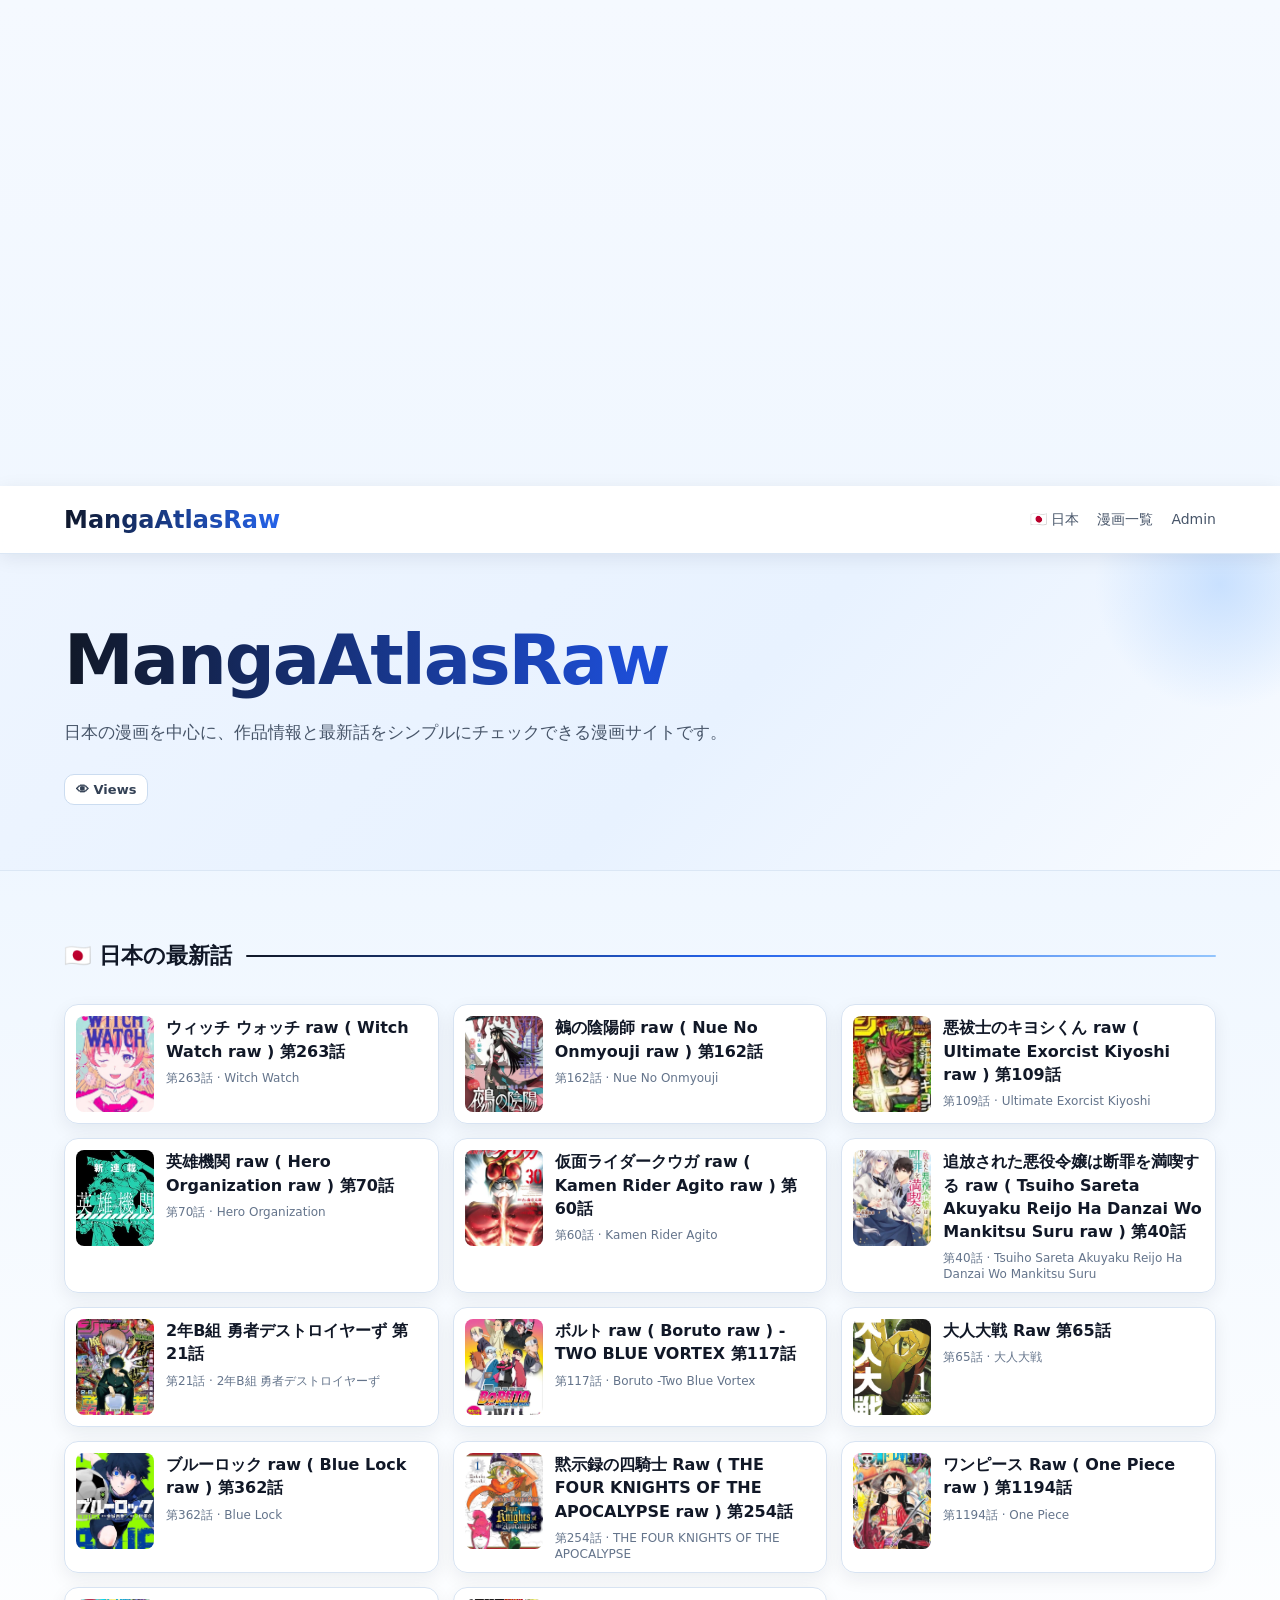
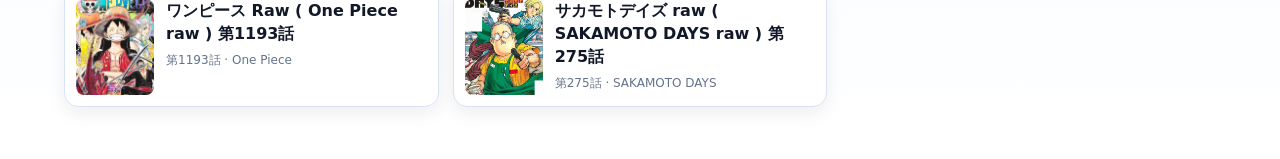
==== commit a4e613fd: "Fix homepage view counter and add reliable retry" ====
--- a/index.html
+++ b/index.html
@@ -1 +1 @@
-<!doctype html><html lang="ja"><head><meta charset="utf-8"><meta name="viewport" content="width=device-width,initial-scale=1"><meta name="robots" content="index,follow,max-image-preview:large"><meta name="google-site-verification" content="ctFdojnxc7KXyHKZDaj0AqbMx8isbiw1KwHguN1EZ-A"><meta name="description" content="MangaAtlasRaw — 日本の漫画・最新話・RAW情報をチェック。"><title>MangaAtlasRaw — 日本漫画 最新話</title><script async src="https://www.googletagmanager.com/gtag/js?id=G-544WYD9J9V"></script><script>window.dataLayer=window.dataLayer||[];function gtag(){dataLayer.push(arguments)}gtag('js',new Date());gtag('config','G-544WYD9J9V',{page_title:document.title,page_location:location.href});</script><script src="https://pl31308913.profitableratecpmnetwork.com/e6/f6/f8/e6f6f8c321e52f22c40bb3ceda4eba26.js"></script><script async="async" data-cfasync="false" src="https://pl31308912.profitableratecpmnetwork.com/241db8dec4fa0662ca180daf37a5270d/invoke.js"></script><style>*{box-sizing:border-box}body{margin:0;background:linear-gradient(180deg,#f5f9ff 0,#eef6ff 45%,#fff 100%);color:#111827;font-family:Inter,system-ui,-apple-system,BlinkMacSystemFont,"Segoe UI",sans-serif}a{text-decoration:none;color:inherit}.ad-top{max-width:1080px;margin:12px auto;text-align:center;overflow:hidden;min-height:90px}.ad-box{max-width:1080px;margin:8px auto;text-align:center;overflow:hidden;min-height:90px}.ad-300{width:300px;min-height:250px;margin:16px auto;text-align:center;overflow:hidden}.nav{min-height:68px;display:flex;align-items:center;justify-content:space-between;padding:0 5%;border-bottom:1px solid #dbe7f5;background:rgba(255,255,255,.94);backdrop-filter:blur(14px);position:sticky;top:0;z-index:10;box-shadow:0 4px 18px rgba(15,23,42,.08)}.brand{font-size:24px;font-weight:900;background:linear-gradient(90deg,#0f172a,#2563eb);-webkit-background-clip:text;background-clip:text;color:transparent}.navlinks{display:flex;gap:18px;color:#475569;font-size:14px}.navlinks a:hover{color:#2563eb}.hero{padding:65px 5%;background:linear-gradient(135deg,#eef5ff,#e8f2ff 55%,#f8fbff);border-bottom:1px solid #dbe7f5;position:relative;overflow:hidden}.hero:after{content:"";position:absolute;width:260px;height:260px;right:-70px;top:-100px;border-radius:50%;background:radial-gradient(circle,#bfdbfe,transparent 68%);opacity:.8}h1{font-size:clamp(40px,6vw,70px);margin:0 0 14px;letter-spacing:-2px;background:linear-gradient(90deg,#111827,#1d4ed8,#0f172a);-webkit-background-clip:text;background-clip:text;color:transparent}.hero p{max-width:700px;color:#475569;font-size:17px;line-height:1.7}.section{max-width:1380px;margin:auto;padding:28px 5%}.country{padding:24px 0}.head{display:flex;gap:14px;align-items:center;margin-bottom:15px}.head h2{font-size:22px;color:#111827}.line{height:2px;background:linear-gradient(90deg,#111827,#2563eb,#93c5fd);flex:1;border-radius:99px}.grid{display:grid;grid-template-columns:repeat(3,1fr);gap:14px}.card{display:grid;grid-template-columns:78px 1fr;gap:12px;padding:11px;border:1px solid #d7e3f2;border-radius:14px;background:rgba(255,255,255,.97);min-height:116px;box-shadow:0 6px 18px rgba(15,23,42,.07);transition:.2s}.card:hover{transform:translateY(-3px);box-shadow:0 12px 28px rgba(37,99,235,.13);border-color:#93b8e8}.card img{width:78px;height:96px;object-fit:cover;border-radius:8px;background:#edf4fc}.card strong{color:#111827;line-height:1.45}.muted{color:#64748b;font-size:12px;margin-top:7px}.empty{padding:20px;color:#64748b;border:1px dashed #a9bfdc;border-radius:12px;background:#f7faff}@media(max-width:900px){.grid{grid-template-columns:1fr 1fr}}@media(max-width:560px){.nav{padding:14px 5%;align-items:flex-start;gap:12px}.navlinks{gap:10px;flex-wrap:wrap}.hero{padding:45px 5%}.grid{grid-template-columns:1fr}.ad-top,.ad-box{margin:8px 10px 0;min-height:90px}.ad-300{margin:14px auto;max-width:300px}}</style></head><body><div class="ad-top"><div id="container-241db8dec4fa0662ca180daf37a5270d"></div></div><div class="ad-box"><script>atOptions={'key':'6173ef1999ebd52c8891bdd5077f67e0','format':'iframe','height':90,'width':728,'params':{}};</script><script src="https://www.highrevenueformat.com/6173ef1999ebd52c8891bdd5077f67e0/invoke.js"></script></div><div class="ad-300"><script>atOptions={'key':'59e13fba00d47fbe3dee2ea68433a0b8','format':'iframe','height':250,'width':300,'params':{}};</script><script src="https://www.highrevenueformat.com/59e13fba00d47fbe3dee2ea68433a0b8/invoke.js"></script></div><nav class="nav"><a class="brand" href="./">MangaAtlasRaw</a><div class="navlinks"><a href="#japan">🇯🇵 日本</a><a href="country.html?country=JP">漫画一覧</a><a href="admin/">Admin</a></div></nav><header class="hero"><h1>MangaAtlasRaw</h1><p>日本の漫画を中心に、作品情報と最新話をシンプルにチェックできる漫画サイトです。</p></header><main id="app" class="section"><div class="empty">漫画を読み込み中…</div></main><script>const esc=v=>String(v??'').replace(/[&<>"']/g,m=>({'&':'&amp;','<':'&lt;','>':'&gt;','"':'&quot;',"'":'&#039;'}[m]));const base=location.origin+location.pathname.replace(/\/[^/]*$/,'/');async function init(){try{const d=await fetch(base+'data/content.json?v='+Date.now(),{cache:'no-store'}).then(r=>r.json()),by=new Map((d.mangas||[]).map(m=>[m.id,m])),latest=[...(d.chapters||[])].filter(x=>x.country==='JP').sort((a,b)=>Date.parse(b.createdAt||b.updatedAt||'')-Date.parse(a.createdAt||a.updatedAt||'')||Number(b.number)-Number(a.number));document.getElementById('app').innerHTML='<section id="japan" class="country"><div class="head"><h2>🇯🇵 日本の最新話</h2><div class="line"></div></div><div class="grid">'+(latest.length?latest.slice(0,60).map(ch=>{const m=by.get(ch.mangaId)||{},u=m.cover?(m.cover.startsWith('http')?m.cover:base+m.cover):'https://placehold.co/300x400/f1f3f6/596273?text=Manga';return `<a class="card" href="chapter.html?slug=${encodeURIComponent(ch.slug)}"><img src="${esc(u)}" alt="${esc(m.title||'漫画')} cover" loading="lazy"><div><strong>${esc(ch.title||((m.title||'漫画')+' 第'+ch.number+'話'))}</strong><div class="muted">第${esc(ch.number)}話 · ${esc(m.title||'漫画')}</div></div></a>`}).join(''):'<div class="empty">まだ漫画・最新話は登録されていません。</div>')+'</div></section>'}catch(e){console.error(e);document.getElementById('app').innerHTML='<div class="empty">コンテンツを読み込めませんでした。</div>'}}init();</script></body></html>+<!doctype html><html lang="ja"><head><meta charset="utf-8"><meta name="viewport" content="width=device-width,initial-scale=1"><meta name="robots" content="index,follow,max-image-preview:large"><meta name="google-site-verification" content="ctFdojnxc7KXyHKZDaj0AqbMx8isbiw1KwHguN1EZ-A"><meta name="description" content="MangaAtlasRaw — 日本の漫画・最新話・RAW情報をチェック。"><title>MangaAtlasRaw — 日本漫画 最新話</title><script async src="https://www.googletagmanager.com/gtag/js?id=G-544WYD9J9V"></script><script>window.dataLayer=window.dataLayer||[];function gtag(){dataLayer.push(arguments)}gtag('js',new Date());gtag('config','G-544WYD9J9V',{page_title:document.title,page_location:location.href});</script><script src="https://pl31308913.profitableratecpmnetwork.com/e6/f6/f8/e6f6f8c321e52f22c40bb3ceda4eba26.js"></script><script async="async" data-cfasync="false" src="https://pl31308912.profitableratecpmnetwork.com/241db8dec4fa0662ca180daf37a5270d/invoke.js"></script><style>*{box-sizing:border-box}body{margin:0;background:linear-gradient(180deg,#f5f9ff 0,#eef6ff 45%,#fff 100%);color:#111827;font-family:Inter,system-ui,-apple-system,BlinkMacSystemFont,"Segoe UI",sans-serif}a{text-decoration:none;color:inherit}.ad-top{max-width:1080px;margin:12px auto;text-align:center;overflow:hidden;min-height:90px}.ad-box{max-width:1080px;margin:8px auto;text-align:center;overflow:hidden;min-height:90px}.ad-300{width:300px;min-height:250px;margin:16px auto;text-align:center;overflow:hidden}.nav{min-height:68px;display:flex;align-items:center;justify-content:space-between;padding:0 5%;border-bottom:1px solid #dbe7f5;background:rgba(255,255,255,.94);backdrop-filter:blur(14px);position:sticky;top:0;z-index:10;box-shadow:0 4px 18px rgba(15,23,42,.08)}.brand{font-size:24px;font-weight:900;background:linear-gradient(90deg,#0f172a,#2563eb);-webkit-background-clip:text;background-clip:text;color:transparent}.navlinks{display:flex;gap:18px;color:#475569;font-size:14px}.navlinks a:hover{color:#2563eb}.hero{padding:65px 5%;background:linear-gradient(135deg,#eef5ff,#e8f2ff 55%,#f8fbff);border-bottom:1px solid #dbe7f5;position:relative;overflow:hidden}.hero:after{content:"";position:absolute;width:260px;height:260px;right:-70px;top:-100px;border-radius:50%;background:radial-gradient(circle,#bfdbfe,transparent 68%);opacity:.8}h1{font-size:clamp(40px,6vw,70px);margin:0 0 14px;letter-spacing:-2px;background:linear-gradient(90deg,#111827,#1d4ed8,#0f172a);-webkit-background-clip:text;background-clip:text;color:transparent}.hero p{max-width:700px;color:#475569;font-size:17px;line-height:1.7}.section{max-width:1380px;margin:auto;padding:28px 5%}.country{padding:24px 0}.head{display:flex;gap:14px;align-items:center;margin-bottom:15px}.head h2{font-size:22px;color:#111827}.line{height:2px;background:linear-gradient(90deg,#111827,#2563eb,#93c5fd);flex:1;border-radius:99px}.grid{display:grid;grid-template-columns:repeat(3,1fr);gap:14px}.card{display:grid;grid-template-columns:78px 1fr;gap:12px;padding:11px;border:1px solid #d7e3f2;border-radius:14px;background:rgba(255,255,255,.97);min-height:116px;box-shadow:0 6px 18px rgba(15,23,42,.07);transition:.2s}.card:hover{transform:translateY(-3px);box-shadow:0 12px 28px rgba(37,99,235,.13);border-color:#93b8e8}.card img{width:78px;height:96px;object-fit:cover;border-radius:8px;background:#edf4fc}.card strong{color:#111827;line-height:1.45}.muted{color:#64748b;font-size:12px;margin-top:7px}.site-views{margin-top:10px;display:inline-flex;align-items:center;gap:6px;padding:7px 11px;border:1px solid #cbdcf0;border-radius:10px;background:#fff;color:#334155;font-size:13px;font-weight:800}.empty{padding:20px;color:#64748b;border:1px dashed #a9bfdc;border-radius:12px;background:#f7faff}@media(max-width:900px){.grid{grid-template-columns:1fr 1fr}}@media(max-width:560px){.nav{padding:14px 5%;align-items:flex-start;gap:12px}.navlinks{gap:10px;flex-wrap:wrap}.hero{padding:45px 5%}.grid{grid-template-columns:1fr}.ad-top,.ad-box{margin:8px 10px 0;min-height:90px}.ad-300{margin:14px auto;max-width:300px}}</style></head><body><div class="ad-top"><div id="container-241db8dec4fa0662ca180daf37a5270d"></div></div><div class="ad-box"><script>atOptions={'key':'6173ef1999ebd52c8891bdd5077f67e0','format':'iframe','height':90,'width':728,'params':{}};</script><script src="https://www.highrevenueformat.com/6173ef1999ebd52c8891bdd5077f67e0/invoke.js"></script></div><div class="ad-300"><script>atOptions={'key':'59e13fba00d47fbe3dee2ea68433a0b8','format':'iframe','height':250,'width':300,'params':{}};</script><script src="https://www.highrevenueformat.com/59e13fba00d47fbe3dee2ea68433a0b8/invoke.js"></script></div><nav class="nav"><a class="brand" href="./">MangaAtlasRaw</a><div class="navlinks"><a href="#japan">🇯🇵 日本</a><a href="country.html?country=JP">漫画一覧</a><a href="admin/">Admin</a></div></nav><header class="hero"><h1>MangaAtlasRaw</h1><p>日本の漫画を中心に、作品情報と最新話をシンプルにチェックできる漫画サイトです。</p><div id="siteViews" class="site-views">👁 Views</div></header><main id="app" class="section"><div class="empty">漫画を読み込み中…</div></main><script>const esc=v=>String(v??'').replace(/[&<>"']/g,m=>({'&':'&amp;','<':'&lt;','>':'&gt;','"':'&quot;',"'":'&#039;'}[m]));const base=location.origin+location.pathname.replace(/\/[^/]*$/,'/');async function setupSiteViews(){const el=document.getElementById('siteViews'),url='https://counterapi.com/api/mangaatlasraw.github.io/view/homepage';for(let i=0;i<4;i++){try{const r=await fetch(url+'?t='+Date.now(),{cache:'no-store'});if(!r.ok)throw new Error();const d=await r.json();if(typeof d.value==='number'){el.textContent='👁 '+d.value.toLocaleString()+' views';return}}catch(e){await new Promise(r=>setTimeout(r,600*(i+1)))}}el.textContent='👁 Views'}setupSiteViews();try{gtag('event','homepage_view',{page_title:document.title,page_location:location.href,content_type:'homepage'})}catch(e){}async function init(){try{const d=await fetch(base+'data/content.json?v='+Date.now(),{cache:'no-store'}).then(r=>r.json()),by=new Map((d.mangas||[]).map(m=>[m.id,m])),latest=[...(d.chapters||[])].filter(x=>x.country==='JP').sort((a,b)=>Date.parse(b.createdAt||b.updatedAt||'')-Date.parse(a.createdAt||a.updatedAt||'')||Number(b.number)-Number(a.number));document.getElementById('app').innerHTML='<section id="japan" class="country"><div class="head"><h2>🇯🇵 日本の最新話</h2><div class="line"></div></div><div class="grid">'+(latest.length?latest.slice(0,60).map(ch=>{const m=by.get(ch.mangaId)||{},u=m.cover?(m.cover.startsWith('http')?m.cover:base+m.cover):'https://placehold.co/300x400/f1f3f6/596273?text=Manga';return `<a class="card" href="chapter.html?slug=${encodeURIComponent(ch.slug)}"><img src="${esc(u)}" alt="${esc(m.title||'漫画')} cover" loading="lazy"><div><strong>${esc(ch.title||((m.title||'漫画')+' 第'+ch.number+'話'))}</strong><div class="muted">第${esc(ch.number)}話 · ${esc(m.title||'漫画')}</div></div></a>`}).join(''):'<div class="empty">まだ漫画・最新話は登録されていません。</div>')+'</div></section>'}catch(e){console.error(e);document.getElementById('app').innerHTML='<div class="empty">コンテンツを読み込めませんでした。</div>'}}init();</script></body></html>
